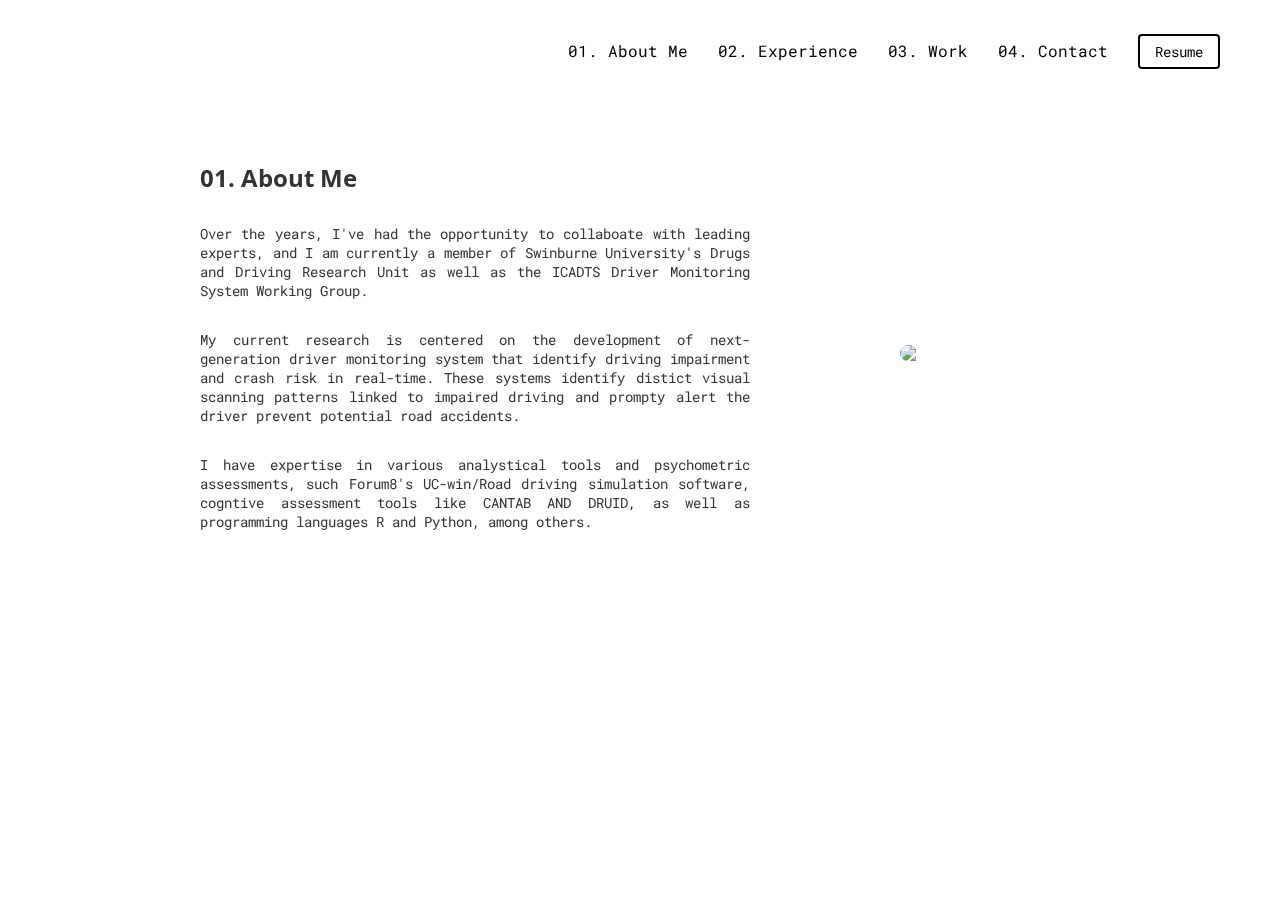
==== aboutme.html @ 92ec325c "Add files via upload" ====
<!DOCTYPE html>
<html lang="en">
<head>
  <meta charset="UTF-8">
  <meta name="viewport" content="width=device-width, initial-scale=1.0">
  <title>Blair Aitken</title>
  <link href="https://fonts.googleapis.com/css2?family=Roboto+Mono&display=swap" rel="stylesheet">
  <link href="https://fonts.googleapis.com/css2?family=Open+Sans:wght@400;700&display=swap" rel="stylesheet">
  <link rel="stylesheet" href="style.css">
</head>
<body>

     <!-- Navigation Menu -->
  
     <nav>
      <ul class="menu">
        <li><a href="aboutme.html">01. About Me</a></li>
        <li><a href="experience.html">02. Experience</a></li>
        <li class="dropdown">
          <a href="javascript:void(0)" class="dropbtn">03. Work</a>
          <div class="dropdown-content">
            <a href="rshinyapp.html">R Shiny App</a>
            <a href="forum8.html">Forum8's UC/win-Road</a>
          </div>
        </li>
        <li><a href="contact.html">04. Contact</a></li>
        <li><button class="resume-button" onclick="location.href='Resume of Blair Aitken.pdf'" target="_blank">Resume</button></li>
      </ul>
    </nav>

    <!-- About Me Section -->

    <section id="aboutme">
      <div class="container">
        <div class="content">
          <h1>01. About Me </h1>
       
          <p> Over the years, I've had the opportunity to collaboate with leading experts, and I am currently a member of Swinburne University's Drugs and Driving Research Unit as well as the ICADTS Driver Monitoring System Working Group. </p>
        
         <p> My current research is centered on the development of next-generation driver monitoring system that identify driving impairment and crash risk in real-time. These systems identify distict visual scanning patterns linked to impaired driving and prompty alert the driver prevent potential road accidents. </p>

          <p> I have expertise in various analystical tools and psychometric assessments, such Forum8's UC-win/Road driving simulation software, cogntive assessment tools like CANTAB AND DRUID, as well as programming languages R and Python, among others. </p>

        </div>

        <img src="me.jpg">

      </div>
---- style.css ----
html, body {
  font-family: 'Roboto Mono', monospace;
  background-color: white;
  color: black;
  margin: 0;
  height: 100vh; 
  overflow: hidden; 
}

/* Menu Design */
.menu {
  position: fixed;
  top: 30px;
  right: 50px;
  list-style-type: none;
  margin: 10px;
  padding: 0;
  display: flex;
  z-index: 2;
}

.menu li {
  margin-left: 30px;
}

.menu a {
  text-decoration: none;
  color: black;
}

.menu a:hover {
  color: rgb(95, 95, 95);
}

.resume-button {
  background-color: #ffffff;
  color: #000; 
  border: 2px solid #000; 
  padding: 6px 15px;
  margin-top: -75px;
  border-radius: 4px; 
  font-size: 0.9rem;
  cursor: pointer;
  font-family: 'Roboto Mono', monospace;
}

.resume-button:hover {
  background-color: #000000; 
  color: rgb(255, 255, 255); 
  border-color: rgb(255, 255, 255);
}

/* Home Page Design */

#home {
  background-color: #fff;
  color: #333; 
  padding-top: 150  px; 
  padding-bottom: 50px; 
  text-align: left; 
}

#home .container {
  padding-top: 160px;
  max-width: 1000px; 
  margin-left: 200px; 
}

#home h2 {
  margin-bottom: -50px; 
  font-size: 1rem; 
  color: #000000; 
}

#home h1 {
  margin-left: -7.5px;
  margin-bottom: 30px; 
  font-size: 5rem; 
  font-weight:bolder; 
  font-family: 'Open Sans', sans-serif;
}

#home p {
  max-width: 600px;
  margin-bottom: 30px; 
  font-size: 1rem;
  color: #000000; 
}

#home button {
  font-family: 'Roboto Mono', monospace;
  background-color: #fff; 
  color: #000; 
  border: 2px solid #000; 
  margin-top: 20px;
  padding: 6px 15px;
  border-radius: 3px; 
  font-size: .75rem;
  font-weight: bold;
  cursor: pointer; 
}

#home button:hover {
  background-color: #000000; 
  color: #ffffff; 
  border-color: #000; 
}

/* About Me Design */

#aboutme {
  position: fixed; 
  top: 0; 
  width: 100%;
  background-color: transparent;
  color: #333; 
  padding-top: 125px;
  padding-bottom: 50px; 
  text-align: left; 
  z-index: 1; 
}

#aboutme .container {
  max-width: 1000px; 
  margin-top: 20px;
  margin-left: 200px; 
  display: flex;
  justify-content: space-between; 
  align-items: center;
}

#aboutme .content {
  width: 65%; }

#aboutme h1 {
  margin-bottom: 30px;
  font-size: 1.5rem; 
  font-weight:bolder; 
  font-family: 'Open Sans', sans-serif;
}

#aboutme p {
  max-width: 550px;
  margin-bottom: 30px; 
  font-size: 0.90rem; 
  color: #333; 
  text-align: justify; /* This justifies the text */
  text-justify: inter-word; /* This improves spacing between words for a more uniform appearance */
}


#aboutme img {
  width: 30%;
  border-radius: 10px;
}

/* Experience Design */

#experience {
  position: fixed;
  top: 0;
  width: 100%;
  background-color: transparent;
  color: #333;
  padding-top: 125px;
  padding-bottom: 50px;
  text-align: left;
  z-index: 1;
}

#experience h1 {
  margin-bottom: 30px;
  font-size: 1.5rem;
  font-weight: bolder;
  font-family: 'Open Sans', sans-serif;
}

#experience .container {
  max-width: 1000px;
  margin-top: 20px;
  margin-left: 200px;
  display: flex;
  flex-direction: column; 
  align-items: flex-start;
}

#experience .position-list {
  width: 35%;
  list-style-type: none;
}

#experience .position-details {
  width: 60%;
}

#experience .position-list li {
  cursor: pointer;
}

#experience .detail {
  display: none;
}

/* Work Design */

#work {
  position: fixed; 
  top: 0; 
  width: 100%;
  background-color: transparent;
  color: #333; 
  padding-top: 125px;
  padding-bottom: 50px; 
  text-align: left; 
  z-index: 1; 
}

#work .container {
  max-width: 1000px; 
  margin-top: 20px;
  margin-left: 200px; 
  display: flex;
  justify-content: space-between; 
  align-items: center;
}

#work .content {
  width: 65%; }

  #work h1 {
  margin-bottom: 30px;
  font-size: 1.5rem; 
  font-weight:bolder; 
  font-family: 'Open Sans', sans-serif;
}

#work p {
  max-width: 550px;
  margin-bottom: 30px; 
  font-size: 0.90rem; 
  color: #333; 
  text-align: justify; 
  text-justify: inter-word; 
}


#work button {
  background-color: #ffffff;
  color: #000; 
  border: 2px solid #000; 
  padding: 6px 15px;
  margin-top: -75px;
  border-radius: 4px; 
  font-size: 0.9rem;
  cursor: pointer;
  font-family: 'Roboto Mono', monospace;
}

#work button:hover {
  background-color: #000000; 
  color: rgb(255, 255, 255); 
  border-color: rgb(255, 255, 255);
}

/* Contact Design */

#contact {
  position: fixed; 
  top: 0; 
  width: 100%;
  background-color: transparent;
  color: #333; 
  padding-top: 125px;
  padding-bottom: 50px; 
  text-align: left; 
  z-index: 1; 
}

#contact .container {
  max-width: 1000px; 
  margin-top: 20px;
  margin-left: 200px; 
  display: flex;
  justify-content: space-between; 
  align-items: center;
}

#contact .content {
  width: 65%; }

#contact h1 {
  margin-bottom: 30px;
  font-size: 1.5rem; 
  font-weight:bolder; 
  font-family: 'Open Sans', sans-serif;
}

 p {
  max-width: 550px;
  margin-bottom: 30px; 
  font-size: 0.90rem; 
  color: #333; 
  text-align: justify; /* This justifies the text */
  text-justify: inter-word; /* This improves spacing between words for a more uniform appearance */
}

/* Dropdown Menu */

.dropdown {
  position: relative; 
}

.dropdown-content {
  display: none;
  position: absolute;
  left: 50%;
  transform: translateX(-50%);
  background-color: #f9f9f9; /* Light background for a clean, modern look */
  min-width: 160px;
  border-radius: 4px; /* Slightly rounded corners for a softer look */
  z-index: 1;
  transition: all 0.3s ease; /* Smooth transition for dropdown actions */
  box-shadow: 0 8px 16px 0 rgba(0,0,0,0.2); /* Adds depth with a subtle shadow */
  top: 75%; /* Positions the dropdown right below the "Work" menu item */
  margin-top: 8px; /* Adds a small gap between the menu item and the dropdown */
}

.dropdown-content a {
  color: black;
  padding: 15px 16px;
  text-decoration: none;
  display: block;
  text-align: left;
  transition: background-color 0.2s ease-in-out; /* Smooth background color transition on hover */
}


.dropdown:hover .dropdown-content {
  display: block; 
}
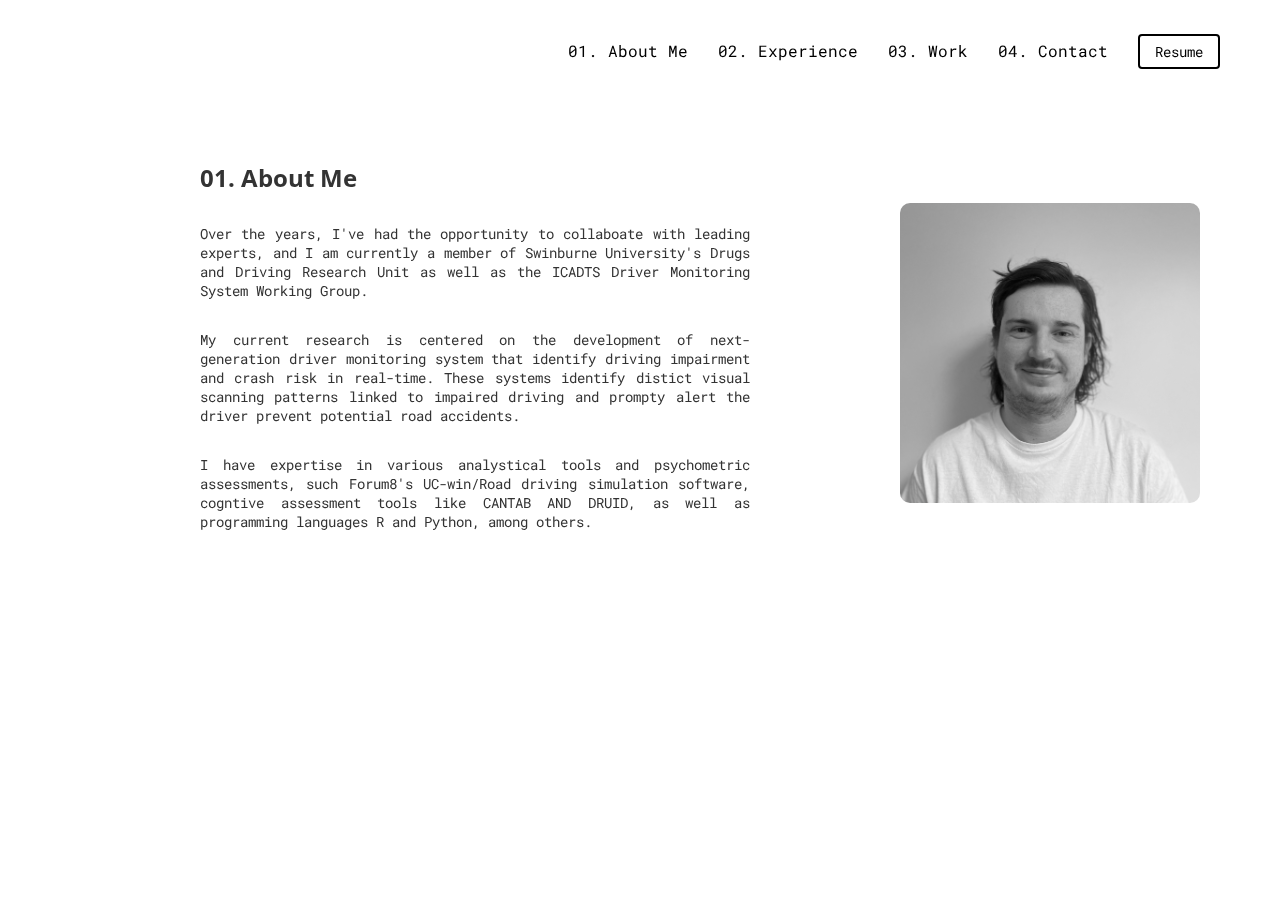
==== commit 92a333a8: "Update aboutme.html" ====
--- a/aboutme.html
+++ b/aboutme.html
@@ -43,6 +43,6 @@
 
         </div>
 
-        <img src="me.jpg">
+        <img src="me.JPG">
 
-      </div>+      </div>
